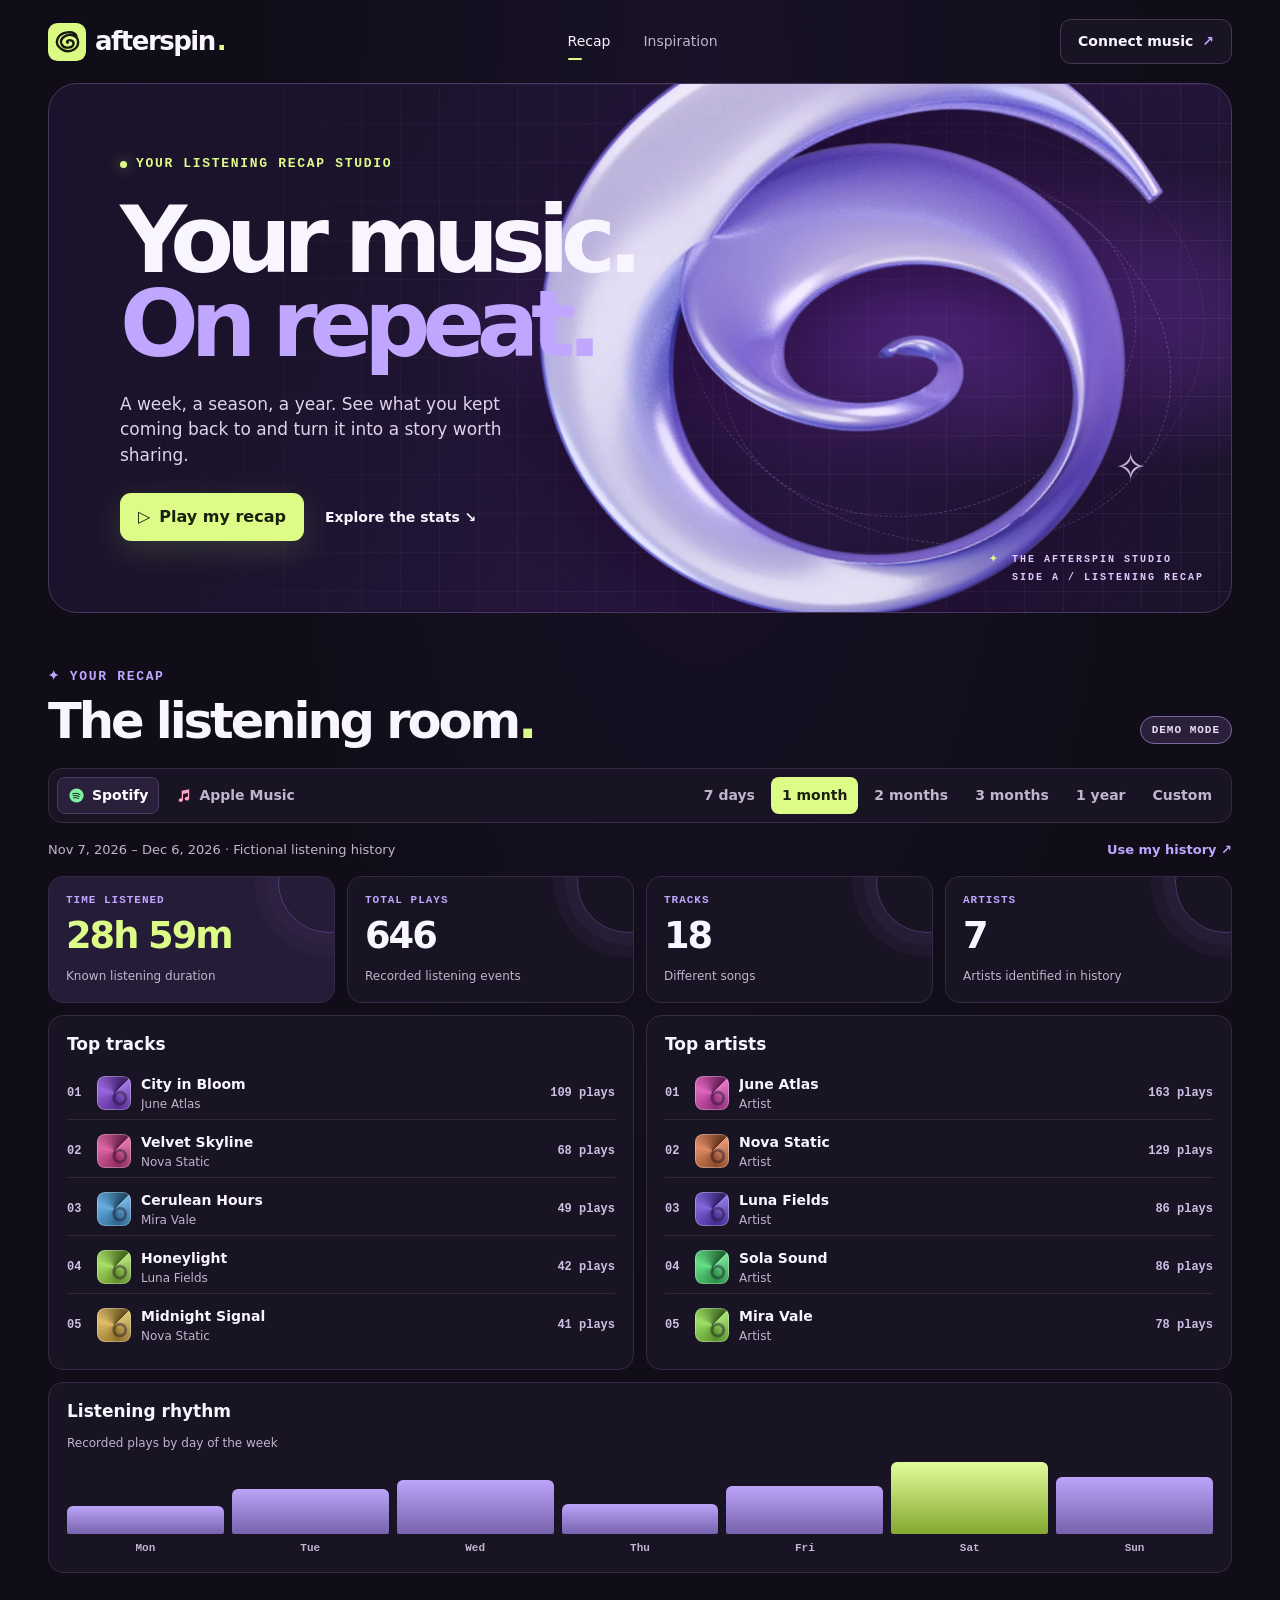
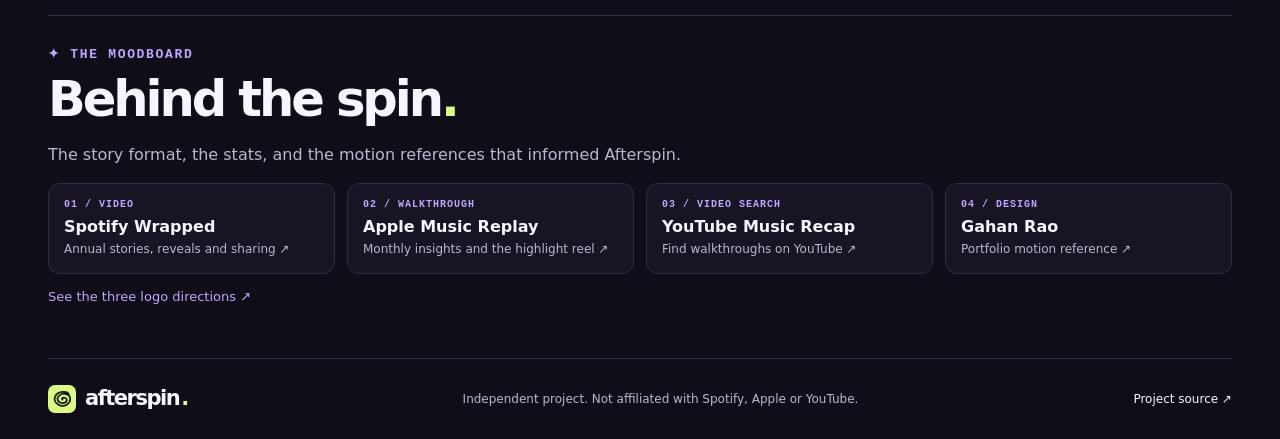
==== index.html @ a91ac327 "Build Afterspin listening recap studio" ====
<!doctype html>
<html lang="en">
<head>
<meta charset="utf-8"><meta name="viewport" content="width=device-width, initial-scale=1">
<meta name="theme-color" content="#100d19"><meta name="description" content="Afterspin is a browser-first listening recap studio. Explore the music you played on repeat, any time.">
<title>Afterspin — Your listening, on repeat</title><link rel="icon" href="assets/mark.svg" type="image/svg+xml"><link rel="stylesheet" href="style.css">
</head>
<body>
<a class="skip" href="#recap">Skip to recap</a>
<header class="shell header"><a class="brand" href="./" aria-label="Afterspin home"><img src="assets/mark.svg" width="38" height="38" alt="">afterspin<span>.</span></a><nav aria-label="Main"><a class="navactive" href="#recap">Recap</a><a href="#references">Inspiration</a></nav><button class="button subtle" id="connectOpen">Connect music <span aria-hidden="true">↗</span></button></header>
<main class="shell">
<section class="hero" aria-labelledby="title"><div class="hero-grid"></div><div class="hero-rings" aria-hidden="true"><i></i><i></i><i></i><b>✦</b><strong>✧</strong></div><img class="ribbon" src="assets/ribbon.webp" alt="" width="960" height="840"><div class="hero-content"><div class="eyebrow"><span class="pulse" aria-hidden="true"></span> YOUR LISTENING RECAP STUDIO</div><h1 id="title">Your music.<br><em>On repeat.</em></h1><p>A week, a season, a year. See what you kept coming back to and turn it into a story worth sharing.</p><div class="hero-actions"><button class="button primary" id="startStory"><span aria-hidden="true">▷</span> Play my recap</button><a class="text-link" href="#recap">Explore the stats <span aria-hidden="true">↘</span></a></div></div><div class="hero-caption" aria-hidden="true"><span>✦</span> THE AFTERSPIN STUDIO<br><span></span> SIDE A / LISTENING RECAP</div></section>
<section class="workspace" id="recap" aria-labelledby="recapTitle"><div class="sectiontop"><div><div class="eyebrow lilac"><span aria-hidden="true">✦</span> YOUR RECAP</div><h2 id="recapTitle">The listening room<span>.</span></h2></div><div class="source-tag" id="sourceTag">DEMO MODE</div></div>
<div class="controlbar"><div class="providers" aria-label="Music source"><button data-source="spotify" aria-pressed="true"><svg viewBox="0 0 24 24" aria-hidden="true"><circle cx="12" cy="12" r="10" fill="currentColor"/><path d="M6.7 9.5c3.3-1 7-.7 10.2 1.1M7.4 12.5c2.9-.7 5.8-.4 8.5.9M8.1 15.3c2.4-.4 4.6-.2 6.7.9" fill="none" stroke="#121219" stroke-width="1.4" stroke-linecap="round"/></svg> Spotify</button><button data-source="apple" aria-pressed="false"><svg viewBox="0 0 24 24" aria-hidden="true"><path fill="currentColor" d="M9.5 5.3 20 3v13.1c0 1.7-1.5 3-3.3 3s-3-1-3-2.4 1.5-2.8 3.2-2.8c.5 0 .9 0 1.3.2V8.4l-6.8 1.5v8.2c0 1.7-1.5 3-3.3 3-1.7 0-3-1-3-2.4S6.6 16 8.4 16c.4 0 .8.1 1.1.2z"/></svg> Apple Music</button></div><div id="ranges" class="ranges" aria-label="Recap date range"><button data-range="week">7 days</button><button data-range="month">1 month</button><button data-range="two">2 months</button><button data-range="three">3 months</button><button data-range="year">1 year</button><button data-range="custom">Custom</button></div></div>
<form class="custom" id="custom" hidden><label>From <input required type="date" id="dateStart"></label><label>To <input required type="date" id="dateEnd"></label><button class="button secondary">Apply dates</button><span id="dateError" role="alert"></span></form>
<div class="data-note"><div id="rangeText" aria-live="polite"></div><button id="sourceAction" class="quiet">Use my history <span aria-hidden="true">↗</span></button></div>
<div id="summary" aria-live="polite"></div>
</section>
<section class="refs" id="references" aria-labelledby="refTitle"><div class="eyebrow lilac">✦ THE MOODBOARD</div><h2 id="refTitle">Behind the spin<span>.</span></h2><p>The story format, the stats, and the motion references that informed Afterspin.</p><div class="reflist">
<a href="https://www.youtube.com/watch?v=1-HSVoieS2U" target="_blank" rel="noreferrer"><span>01 / VIDEO</span><strong>Spotify Wrapped</strong><small>Annual stories, reveals and sharing ↗</small></a>
<a href="https://www.youtube.com/watch?v=ru8MfCiwXek" target="_blank" rel="noreferrer"><span>02 / WALKTHROUGH</span><strong>Apple Music Replay</strong><small>Monthly insights and the highlight reel ↗</small></a>
<a href="https://www.youtube.com/results?search_query=YouTube+Music+Recap+2025+walkthrough" target="_blank" rel="noreferrer"><span>03 / VIDEO SEARCH</span><strong>YouTube Music Recap</strong><small>Find walkthroughs on YouTube ↗</small></a>
<a href="https://www.wallofportfolios.in/portfolios/gahan-n-rao/" target="_blank" rel="noreferrer"><span>04 / DESIGN</span><strong>Gahan Rao</strong><small>Portfolio motion reference ↗</small></a>
</div><p class="mark-link"><a href="assets/brand-studies.svg" target="_blank" rel="noreferrer">See the three logo directions ↗</a></p></section>
</main>
<footer class="shell footer"><a class="brand" href="./"><img src="assets/mark.svg" width="28" height="28" alt="">afterspin<span>.</span></a><p>Independent project. Not affiliated with Spotify, Apple or YouTube.</p><a href="https://github.com/JohnBarsisa/afterspin" target="_blank" rel="noreferrer">Project source ↗</a></footer>
<dialog id="connectDialog" class="dialog"><div class="dialog-head"><div><div class="eyebrow lilac">✦ SOURCE SETTINGS</div><h2>Bring your music<span>.</span></h2></div><button class="icon-button" data-close="connectDialog" aria-label="Close source settings">×</button></div><p class="muted">Import your listening history to make real recaps for any date range. Your files stay in this tab and are cleared when you reload.</p><div class="source-options"><button class="button secondary" data-connect="spotify">Spotify</button><button class="button secondary" data-connect="apple">Apple Music</button></div><div id="connectDetails"></div><form id="importForm"><label for="importFiles">Listening history files</label><input required id="importFiles" type="file" accept=".json,.csv,application/json,text/csv" multiple><button class="button primary" id="importButton">Import listening history</button></form><p id="connectStatus" class="status" aria-live="polite"></p><button class="quiet" id="clearHistory" hidden>Remove imported history</button></dialog>
<dialog id="storyDialog" class="story-dialog"><div class="story-shell"><div class="story-head"><span class="brand"><img src="assets/mark.svg" width="30" height="30" alt="">afterspin<span>.</span></span><button class="icon-button" data-close="storyDialog" aria-label="Close recap story">×</button></div><div class="story-progress" id="storyProgress" aria-label="Recap chapters"></div><div class="story-stage" id="storyStage" aria-live="polite"></div><div class="story-controls"><button class="icon-button" id="prevStory" aria-label="Previous chapter">‹</button><button class="button secondary" id="saveCard">Download card</button><button class="icon-button" id="nextStory" aria-label="Next chapter">›</button></div><div class="story-status" id="storyStatus" aria-live="polite"></div></div></dialog>
<script src="core.js" defer></script><script src="config.js" defer></script><script src="app.js" defer></script>
</body></html>
---- style.css ----
:root{color-scheme:dark;--bg:#100d19;--surface:#181423;--surface2:#211a31;--ink:#f9f5ff;--muted:#bfb5cc;--line:#342a44;--green:#ddfb87;--lilac:#c0a6ff;--mono:ui-monospace,SFMono-Regular,Consolas,monospace;--sans:"Segoe UI",system-ui,sans-serif}
*{box-sizing:border-box}html{scroll-behavior:smooth}body{margin:0;background:radial-gradient(ellipse at 55% 5%,#191228 0,transparent 44%),var(--bg);color:var(--ink);font:16px/1.5 var(--sans)}a{color:inherit;text-decoration:none}button,input{font:inherit}button{cursor:pointer}button:disabled{cursor:default;opacity:.42}button:focus-visible,a:focus-visible,input:focus-visible{outline:2px solid var(--green);outline-offset:4px}img{display:block;max-width:100%}[hidden]{display:none!important}.shell{width:min(1280px,calc(100% - 96px));margin-inline:auto}.skip{position:fixed;z-index:4;left:14px;top:10px;background:#212028;padding:10px;transform:translateY(-160%)}.skip:focus{transform:none}.header{height:83px;display:flex;align-items:center;justify-content:space-between;gap:22px}.brand{display:inline-flex;gap:9px;align-items:center;font-size:26px;font-weight:800;letter-spacing:-1.5px;white-space:nowrap}.brand span{color:var(--green);margin-left:-7px}.header nav{display:flex;gap:33px;color:var(--muted);font-size:14px;align-items:center}.header nav a{position:relative}.header nav a:hover,.header nav .navactive{color:var(--ink)}.navactive:after{position:absolute;content:"";bottom:-8px;left:0;width:14px;height:2px;background:var(--green);border-radius:2px}.button{border:1px solid transparent;border-radius:11px;padding:11px 17px;font-weight:700;display:inline-flex;align-items:center;justify-content:center;gap:9px;color:var(--ink);white-space:nowrap;transition:background .2s,transform .2s,border-color .2s}.button:hover:not(:disabled){transform:translateY(-2px)}.button.subtle,.button.secondary{background:#221a32;border-color:#453857}.button.subtle{font-size:14px;background:#191424}.button.subtle span,.quiet span{color:var(--lilac)}.button.subtle:hover,.button.secondary:hover{background:#322447}.button.primary{background:var(--green);color:#1a200d;box-shadow:0 9px 32px #d6fa7826}.button.primary:hover{background:#edffb4}.hero{position:relative;isolation:isolate;overflow:hidden;min-height:530px;border:1px solid #49355d;border-radius:29px;background:radial-gradient(ellipse at 76% 44%,#572988 0,transparent 41%),linear-gradient(115deg,#1b132c 25%,#281741 66%,#1a1229);display:flex;align-items:center}.hero-grid,.hero-rings{position:absolute;inset:0;pointer-events:none;z-index:-1}.hero-grid{background-image:linear-gradient(#c49fff14 1px,transparent 1px),linear-gradient(90deg,#c49fff14 1px,transparent 1px);background-size:39px 39px;mask-image:linear-gradient(95deg,transparent 3%,#000 54%,#000)}.hero-rings{left:49%;display:grid;place-items:center}.hero-rings i{width:70%;aspect-ratio:1/.77;border:1px dashed #cda4ff4f;border-radius:50%;transform:rotate(-19deg);grid-area:1/1}.hero-rings i:nth-child(2){width:82%;transform:rotate(18deg)}.hero-rings i:nth-child(3){width:92%;transform:rotate(-12deg);border-color:#cda4ff25}.hero-rings b,.hero-rings strong{position:absolute;color:#eddbff;font-size:30px}.hero-rings b{left:13%;top:24%}.hero-rings strong{right:14%;bottom:22%;font-size:38px}.ribbon{width:61%;height:auto;position:absolute;z-index:-1;right:-1%;top:50%;filter:drop-shadow(0 32px 45px #1b052aa6);animation:float 11s ease-in-out infinite;transform:translateY(-50%) rotate(-9deg);pointer-events:none}@keyframes float{0%,100%{transform:translateY(-50%) rotate(-9deg)}50%{transform:translateY(-53%) rotate(5deg)}}.hero-content{padding:62px 6%;width:58%}.eyebrow{font:600 13px/1.45 var(--mono);letter-spacing:.13em;color:var(--green);display:flex;align-items:center;gap:9px}.pulse{width:7px;height:7px;background:var(--green);border-radius:50%;box-shadow:0 0 13px #d7fb7a85}.hero h1{font-size:clamp(4rem,7.25vw,7rem);line-height:.91;letter-spacing:-.09em;margin:24px 0 25px;font-weight:860}.hero h1 em{color:var(--lilac);font-style:normal}.hero p{font-size:17px;color:#dfd3ea;max-width:405px;margin:0 0 25px}.hero-actions{display:flex;gap:21px;align-items:center;flex-wrap:wrap}.text-link{font-weight:660;font-size:14px}.text-link:hover,.quiet:hover{color:var(--green)}.hero-caption{position:absolute;bottom:25px;right:27px;font:600 10px/1.8 var(--mono);letter-spacing:.20em;color:#e2c9fe}.hero-caption span{display:inline-block;width:15px;color:var(--green)}
.workspace{padding:55px 0 42px;scroll-margin-top:10px}.sectiontop{display:flex;align-items:end;justify-content:space-between;gap:16px;margin-bottom:19px}.lilac{color:var(--lilac)}h2{font-size:clamp(1.85rem,4vw,3.1rem);letter-spacing:-.062em;line-height:1.11;margin:7px 0 0}h2 span{color:var(--green)}.source-tag{border:1px solid #8064a4;background:#2a203a;color:#ecdefd;padding:7px 11px;border-radius:99px;font:650 11px var(--mono);letter-spacing:.09em;white-space:nowrap;margin-bottom:5px}.controlbar{border:1px solid var(--line);border-radius:14px;padding:8px;background:var(--surface);display:flex;gap:13px;flex-wrap:wrap;justify-content:space-between}.providers,.ranges{display:flex;gap:5px;align-items:center;flex-wrap:wrap}.ranges button,.providers button{background:transparent;color:var(--muted);border:1px solid transparent;border-radius:8px;padding:7px 10px;font-size:14px;font-weight:650}.ranges button:hover,.providers button:hover{background:#262037;color:#fff}.ranges button[aria-pressed=true]{color:#1b200e;background:var(--green)}.providers button{display:flex;gap:7px;align-items:center}.providers svg{height:17px;width:17px}.providers [data-source=spotify] svg{color:#7ff2a0}.providers [data-source=apple] svg{color:#ffa2c5}.providers button[aria-pressed=true]{color:#fff;border-color:#4c3c63;background:#2a203b}.data-note{display:flex;align-items:center;justify-content:space-between;gap:13px;padding:13px 0;color:var(--muted);font-size:13px}.quiet{padding:4px 0;background:none;border:0;color:var(--lilac);font-weight:700;white-space:nowrap}.custom{margin-top:12px;display:flex;gap:11px;align-items:end;flex-wrap:wrap}.custom label{display:grid;gap:4px;font-size:13px;color:var(--muted)}input[type=date],input[type=file]{min-width:0;border:1px solid #514060;border-radius:8px;padding:8px;background:#1b1528;color:#f9f5ff}#dateError,.status{color:#ffb8ce}
.metrics{display:grid;grid-template-columns:repeat(4,minmax(0,1fr));gap:12px}.stat,.list-card,.empty,.activity{border-radius:15px;border:1px solid var(--line);background:var(--surface);overflow:hidden}.stat{min-height:116px;padding:16px 17px 15px;position:relative}.stat:after{content:"";position:absolute;width:100px;height:100px;border-radius:50%;top:-46px;right:-46px;border:1px solid #8462b876;box-shadow:0 0 0 12px #38284d50,0 0 0 24px #38284d40}.stat small{color:var(--lilac);display:block;font:650 11px/1.4 var(--mono);letter-spacing:.09em;text-transform:uppercase}.stat strong{display:block;font-size:clamp(1.4rem,3.1vw,2.3rem);line-height:1.1;letter-spacing:-.055em;margin:7px 0;overflow-wrap:anywhere}.stat span{color:var(--muted);font-size:12px}.stat:first-child{background:#251c38}.stat:first-child strong{color:var(--green)}.dash-grid{display:grid;grid-template-columns:1fr 1fr;gap:12px;margin-top:12px}.list-card,.activity,.empty{padding:18px}.list-card h3,.activity h3,.empty h3{font-size:17px;line-height:1.25;margin:0 0 12px}.rank-list{display:grid;list-style:none;margin:0;padding:0;gap:6px}.rank-list li{display:grid;grid-template-columns:21px 35px minmax(0,1fr) auto;align-items:center;gap:9px;padding:6px 0;border-bottom:1px solid #30273d}.rank-list li:last-child{border:0}.rank,.plays{font:600 12px var(--mono);color:#cec0e5}.track-name,.track-detail{display:block;overflow:hidden;text-overflow:ellipsis;white-space:nowrap}.track-name{font-size:14px}.track-detail{color:var(--muted);font-size:12px}.tile{width:34px;height:34px;border-radius:8px;background:radial-gradient(circle at 67% 65%,transparent 13%,#1b10286d 15% 21%,transparent 25%),conic-gradient(from 45deg,#ffffff4c,#0005,#fff3,#0008),hsl(var(--h) 66% 55%);box-shadow:inset 0 0 0 1px #ffffff4a}.activity{margin-top:12px}.activity .sub{color:var(--muted);font-size:12px;margin:0 0 8px}.bars{display:grid;grid-template-columns:repeat(7,minmax(0,1fr));height:94px;align-items:end;gap:8px}.day{display:grid;gap:4px;align-items:end;grid-template-rows:73px 16px;text-align:center;color:var(--muted);font:600 11px var(--mono)}.day b{display:block;border-radius:6px 6px 2px 2px;background:linear-gradient(#bca4f9,#7762ad);width:100%;min-height:2px}.day.peak b{background:linear-gradient(#e1fc9b,#83a82f)}.empty p{color:var(--muted);margin:0}.refs{padding:30px 0 52px;border-top:1px solid var(--line);scroll-margin-top:16px}.refs p,.muted,.footer p{color:var(--muted)}.reflist{display:grid;grid-template-columns:repeat(4,minmax(0,1fr));gap:12px}.reflist a{padding:15px;background:var(--surface);border:1px solid var(--line);border-radius:12px;transition:transform .18s,border .18s}.reflist a:hover{transform:translateY(-3px);border-color:#9878cd}.reflist span,.reflist small,.reflist strong{display:block}.reflist span{font:600 10px var(--mono);letter-spacing:.1em;color:var(--lilac)}.reflist strong{margin:5px 0 1px}.reflist small{color:var(--muted);font-size:12px}.footer{border-top:1px solid var(--line);padding:19px 0;display:flex;align-items:center;justify-content:space-between;gap:14px;flex-wrap:wrap}.footer .brand{font-size:21px}.footer p,.footer>a:last-child{font-size:12px}
dialog{border:1px solid #604782;background:#1c152b;color:var(--ink);border-radius:22px;max-width:min(580px,calc(100vw - 25px));width:100%;padding:23px;max-height:calc(100dvh - 26px);box-shadow:0 30px 90px #0008}dialog::backdrop{background:#0b0713cd;backdrop-filter:blur(7px)}.dialog-head,.story-head{display:flex;align-items:center;justify-content:space-between;gap:9px}.dialog h2{font-size:2rem}.icon-button{border-radius:9px;width:39px;height:39px;border:1px solid #5b4674;background:#251c35;color:var(--ink);font-size:24px;line-height:1}.icon-button:hover:not(:disabled){background:#403057}.source-options{display:flex;gap:8px}.source-options [aria-pressed=true]{border-color:var(--lilac);background:#3e2a5c}#connectDetails{font-size:14px;margin:12px 0;color:var(--muted)}#connectDetails a{color:var(--green);text-decoration:underline}#connectDetails button{display:flex;margin-top:9px}#importForm{display:grid;gap:8px}#importForm label{font-size:13px;color:var(--muted)}.status{font-size:14px;min-height:1em}.story-dialog{padding:12px;max-width:min(540px,calc(100vw - 20px))}.story-shell{position:relative;isolation:isolate;overflow:hidden;border-radius:15px;padding:16px;background:radial-gradient(ellipse at 76% 49%,#68359a,transparent 65%),#231539}.story-shell:before{content:"";background:url(assets/ribbon.webp) center/120% auto no-repeat;opacity:.25;position:absolute;inset:8% -31% 0 20%;z-index:-1}.story-head .brand{font-size:22px}.story-progress{display:flex;gap:6px;margin:14px 0 0}.story-progress button{width:100%;height:17px;padding:0;border:0;background:none}.story-progress button:after{content:"";display:block;height:4px;border-radius:4px;background:#ffffff4b}.story-progress button[aria-current=step]:after{background:var(--green)}.story-stage{min-height:min(390px,52dvh);display:flex;flex-direction:column;justify-content:center;align-items:start;text-align:left;padding:18px}.story-stage>div{width:100%;animation:reveal .42s cubic-bezier(.2,.7,.2,1) both}@keyframes reveal{from{opacity:0;transform:translateY(15px) scale(.975) rotate(-2deg)}to{opacity:1;transform:none}}.story-stage h3{font-size:clamp(2rem,8vw,4.5rem);line-height:.97;letter-spacing:-.07em;margin:10px 0;overflow-wrap:anywhere}.story-stage p{color:#f0e5f7;margin:7px 0}.story-stage ol{padding-left:24px;font-size:clamp(1rem,3.7vw,1.45rem);margin:13px 0}.story-controls{display:flex;gap:10px;align-items:center;justify-content:space-between}.story-status{text-align:center;font-size:12px;color:var(--green);min-height:1.5em;margin-top:2px}.story-dialog[data-slide="1"] .story-shell,.story-dialog[data-slide="3"] .story-shell{background:radial-gradient(ellipse at 78% 55%,#4d3a84,transparent 66%),#1a1936}.story-dialog[data-slide="2"] .story-shell{background:radial-gradient(ellipse at 79% 54%,#643051,transparent 68%),#2b1834}
@media(max-width:1000px){.shell{width:calc(100% - 55px)}.hero{min-height:460px}.hero h1{font-size:clamp(3.8rem,9vw,6rem)}.hero-content{width:64%}.ribbon{right:-5%;width:65%}}
@media(max-width:690px){.shell{width:calc(100% - 28px)}.header{height:67px}.header nav{display:none}.brand{font-size:23px}.header .brand img{width:33px;height:33px}.button.subtle{padding:8px 10px}.hero{min-height:530px;border-radius:20px;align-items:end}.hero-content{padding:185px 20px 30px;width:100%;background:linear-gradient(0deg,#1d132e 6%,#1d132eeb 44%,transparent 73%)}.hero h1{font-size:clamp(3.4rem,12vw,5.8rem);margin:10px 0 13px}.hero p{font-size:15px;line-height:1.5;margin-bottom:16px}.hero-rings{left:4%;right:0;bottom:34%}.hero-rings i{width:62%}.hero-rings i:nth-child(2){width:70%}.hero-rings i:nth-child(3){width:75%}.hero-rings b{top:19%}.ribbon{width:min(95%,410px);top:30%;right:2%;filter:drop-shadow(0 12px 20px #1b052a80)}.hero-caption{display:none}.workspace{padding-top:37px}.metrics,.reflist{grid-template-columns:1fr 1fr}.dash-grid{grid-template-columns:1fr}.controlbar{gap:7px}.providers,.ranges{gap:3px}.ranges button,.providers button{padding:6px 7px}.data-note{align-items:baseline}.hero-actions{gap:13px}.hero-actions .button{padding:9px 12px}.text-link{font-size:13px}.stat{min-height:94px}.footer{flex-wrap:wrap}.story-stage{padding:12px}}
@media(prefers-reduced-motion:reduce){*,*::before,*::after{animation-duration:.01ms!important;scroll-behavior:auto!important;transition:none!important}.ribbon{animation:none}}
.refs .mark-link{margin:13px 0 0;font-size:13px;color:var(--lilac)}.refs .mark-link a:hover{text-decoration:underline}
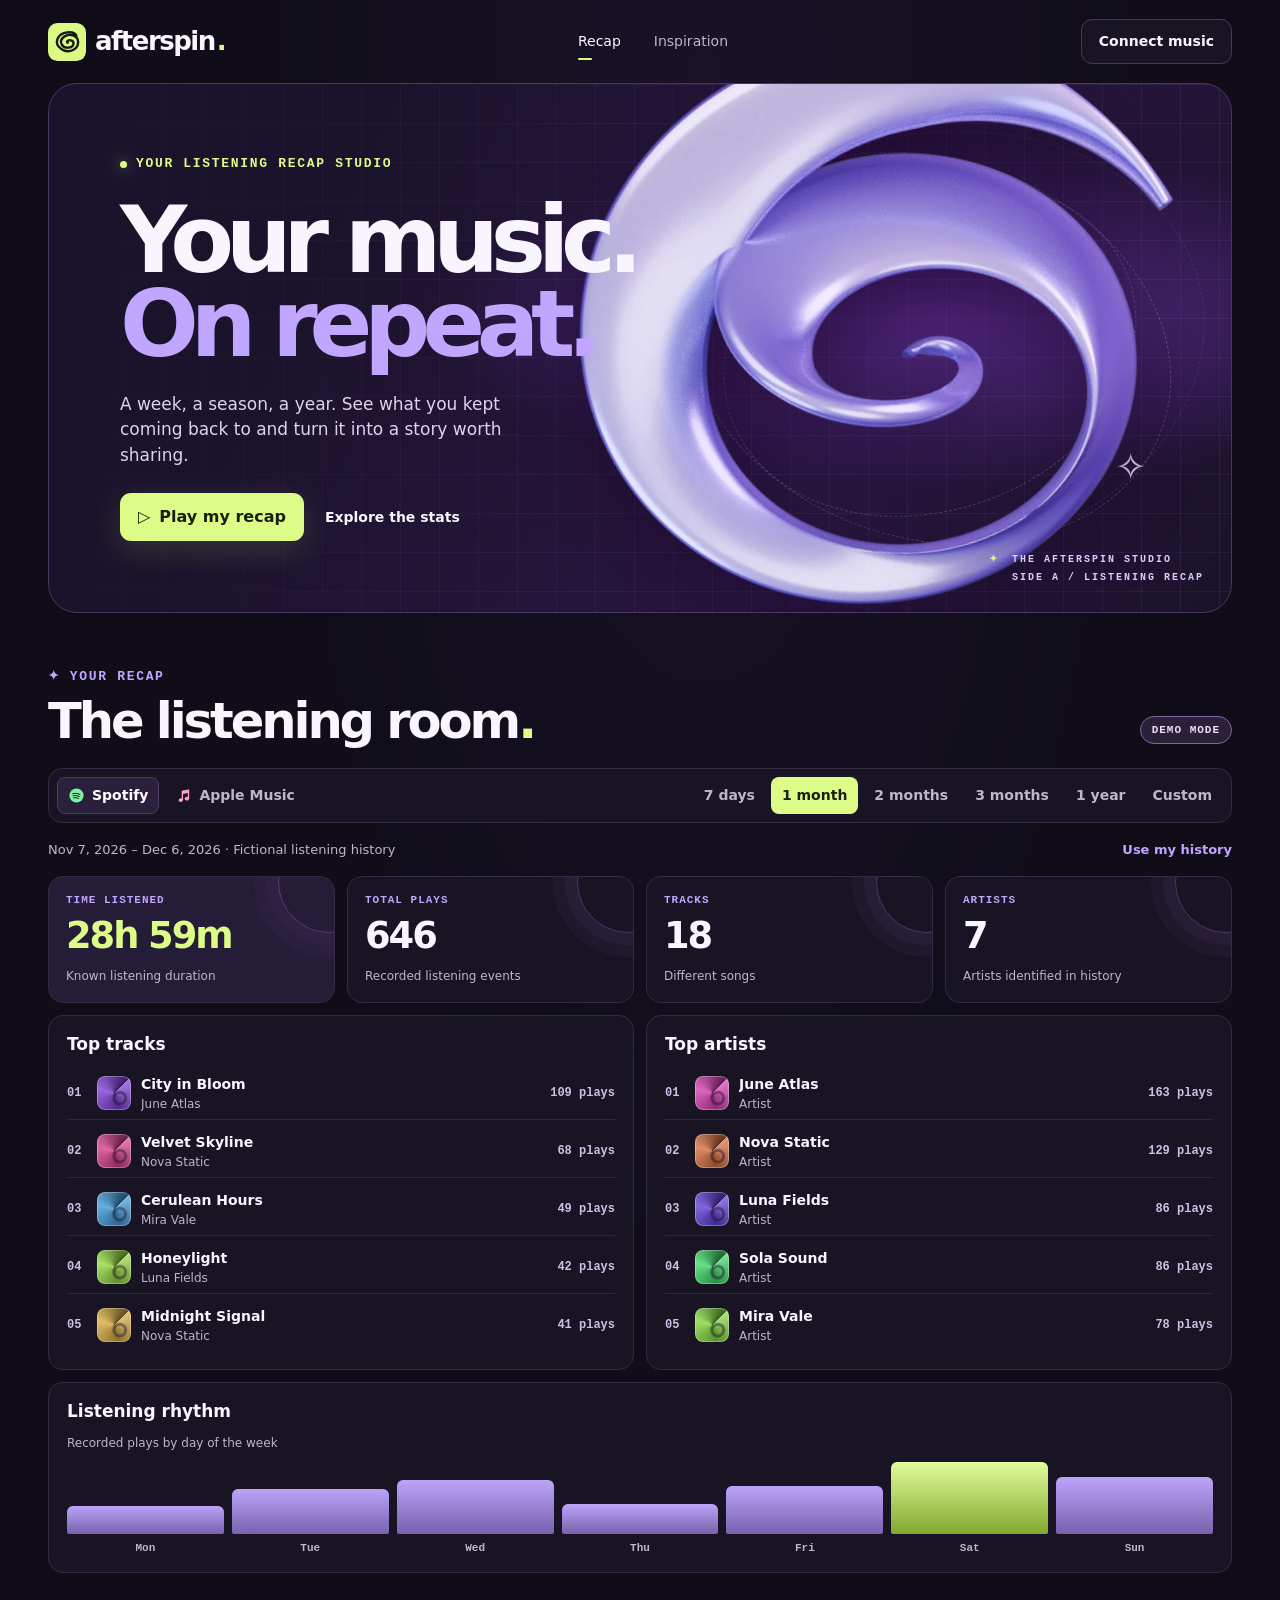
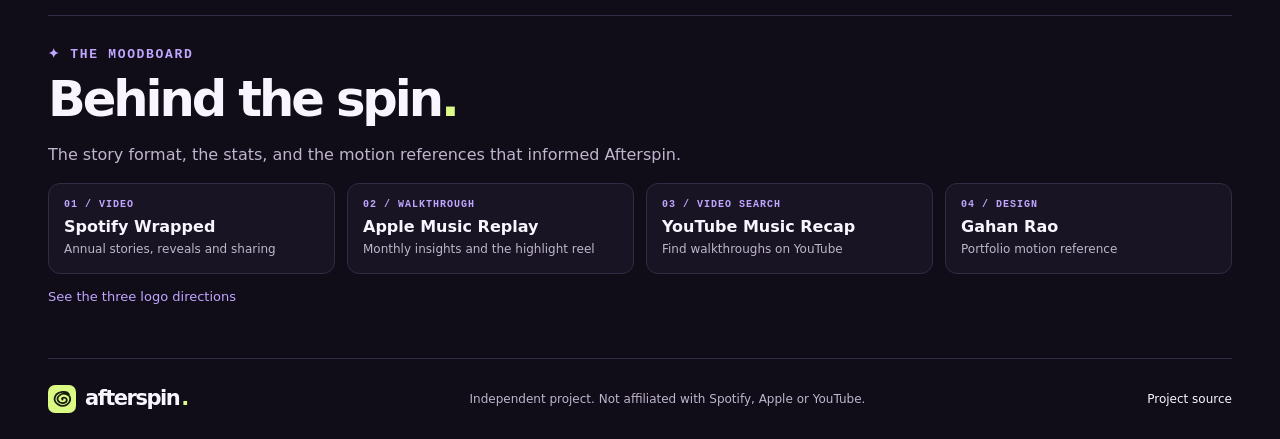
==== commit 8ba9ce79: "Refine hero spacing and cross-platform typography" ====
--- a/index.html
+++ b/index.html
@@ -7,23 +7,23 @@
 </head>
 <body>
 <a class="skip" href="#recap">Skip to recap</a>
-<header class="shell header"><a class="brand" href="./" aria-label="Afterspin home"><img src="assets/mark.svg" width="38" height="38" alt="">afterspin<span>.</span></a><nav aria-label="Main"><a class="navactive" href="#recap">Recap</a><a href="#references">Inspiration</a></nav><button class="button subtle" id="connectOpen">Connect music <span aria-hidden="true">↗</span></button></header>
+<header class="shell header"><a class="brand" href="./" aria-label="Afterspin home"><img src="assets/mark.svg" width="38" height="38" alt="">afterspin<span>.</span></a><nav aria-label="Main"><a class="navactive" href="#recap">Recap</a><a href="#references">Inspiration</a></nav><button class="button subtle" id="connectOpen">Connect music</button></header>
 <main class="shell">
-<section class="hero" aria-labelledby="title"><div class="hero-grid"></div><div class="hero-rings" aria-hidden="true"><i></i><i></i><i></i><b>✦</b><strong>✧</strong></div><img class="ribbon" src="assets/ribbon.webp" alt="" width="960" height="840"><div class="hero-content"><div class="eyebrow"><span class="pulse" aria-hidden="true"></span> YOUR LISTENING RECAP STUDIO</div><h1 id="title">Your music.<br><em>On repeat.</em></h1><p>A week, a season, a year. See what you kept coming back to and turn it into a story worth sharing.</p><div class="hero-actions"><button class="button primary" id="startStory"><span aria-hidden="true">▷</span> Play my recap</button><a class="text-link" href="#recap">Explore the stats <span aria-hidden="true">↘</span></a></div></div><div class="hero-caption" aria-hidden="true"><span>✦</span> THE AFTERSPIN STUDIO<br><span></span> SIDE A / LISTENING RECAP</div></section>
+<section class="hero" aria-labelledby="title"><div class="hero-grid"></div><div class="hero-rings" aria-hidden="true"><i></i><i></i><i></i><b>✦</b><strong>✧</strong></div><img class="ribbon" src="assets/ribbon.webp" alt="" width="960" height="840"><div class="hero-content"><div class="eyebrow"><span class="pulse" aria-hidden="true"></span> YOUR LISTENING RECAP STUDIO</div><h1 id="title">Your music.<br><em>On repeat.</em></h1><p>A week, a season, a year. See what you kept coming back to and turn it into a story worth sharing.</p><div class="hero-actions"><button class="button primary" id="startStory"><span aria-hidden="true">▷</span> Play my recap</button><a class="text-link" href="#recap">Explore the stats</a></div></div><div class="hero-caption" aria-hidden="true"><span>✦</span> THE AFTERSPIN STUDIO<br><span></span> SIDE A / LISTENING RECAP</div></section>
 <section class="workspace" id="recap" aria-labelledby="recapTitle"><div class="sectiontop"><div><div class="eyebrow lilac"><span aria-hidden="true">✦</span> YOUR RECAP</div><h2 id="recapTitle">The listening room<span>.</span></h2></div><div class="source-tag" id="sourceTag">DEMO MODE</div></div>
 <div class="controlbar"><div class="providers" aria-label="Music source"><button data-source="spotify" aria-pressed="true"><svg viewBox="0 0 24 24" aria-hidden="true"><circle cx="12" cy="12" r="10" fill="currentColor"/><path d="M6.7 9.5c3.3-1 7-.7 10.2 1.1M7.4 12.5c2.9-.7 5.8-.4 8.5.9M8.1 15.3c2.4-.4 4.6-.2 6.7.9" fill="none" stroke="#121219" stroke-width="1.4" stroke-linecap="round"/></svg> Spotify</button><button data-source="apple" aria-pressed="false"><svg viewBox="0 0 24 24" aria-hidden="true"><path fill="currentColor" d="M9.5 5.3 20 3v13.1c0 1.7-1.5 3-3.3 3s-3-1-3-2.4 1.5-2.8 3.2-2.8c.5 0 .9 0 1.3.2V8.4l-6.8 1.5v8.2c0 1.7-1.5 3-3.3 3-1.7 0-3-1-3-2.4S6.6 16 8.4 16c.4 0 .8.1 1.1.2z"/></svg> Apple Music</button></div><div id="ranges" class="ranges" aria-label="Recap date range"><button data-range="week">7 days</button><button data-range="month">1 month</button><button data-range="two">2 months</button><button data-range="three">3 months</button><button data-range="year">1 year</button><button data-range="custom">Custom</button></div></div>
 <form class="custom" id="custom" hidden><label>From <input required type="date" id="dateStart"></label><label>To <input required type="date" id="dateEnd"></label><button class="button secondary">Apply dates</button><span id="dateError" role="alert"></span></form>
-<div class="data-note"><div id="rangeText" aria-live="polite"></div><button id="sourceAction" class="quiet">Use my history <span aria-hidden="true">↗</span></button></div>
+<div class="data-note"><div id="rangeText" aria-live="polite"></div><button id="sourceAction" class="quiet">Use my history</button></div>
 <div id="summary" aria-live="polite"></div>
 </section>
 <section class="refs" id="references" aria-labelledby="refTitle"><div class="eyebrow lilac">✦ THE MOODBOARD</div><h2 id="refTitle">Behind the spin<span>.</span></h2><p>The story format, the stats, and the motion references that informed Afterspin.</p><div class="reflist">
-<a href="https://www.youtube.com/watch?v=1-HSVoieS2U" target="_blank" rel="noreferrer"><span>01 / VIDEO</span><strong>Spotify Wrapped</strong><small>Annual stories, reveals and sharing ↗</small></a>
-<a href="https://www.youtube.com/watch?v=ru8MfCiwXek" target="_blank" rel="noreferrer"><span>02 / WALKTHROUGH</span><strong>Apple Music Replay</strong><small>Monthly insights and the highlight reel ↗</small></a>
-<a href="https://www.youtube.com/results?search_query=YouTube+Music+Recap+2025+walkthrough" target="_blank" rel="noreferrer"><span>03 / VIDEO SEARCH</span><strong>YouTube Music Recap</strong><small>Find walkthroughs on YouTube ↗</small></a>
-<a href="https://www.wallofportfolios.in/portfolios/gahan-n-rao/" target="_blank" rel="noreferrer"><span>04 / DESIGN</span><strong>Gahan Rao</strong><small>Portfolio motion reference ↗</small></a>
-</div><p class="mark-link"><a href="assets/brand-studies.svg" target="_blank" rel="noreferrer">See the three logo directions ↗</a></p></section>
+<a href="https://www.youtube.com/watch?v=1-HSVoieS2U" target="_blank" rel="noreferrer"><span>01 / VIDEO</span><strong>Spotify Wrapped</strong><small>Annual stories, reveals and sharing</small></a>
+<a href="https://www.youtube.com/watch?v=ru8MfCiwXek" target="_blank" rel="noreferrer"><span>02 / WALKTHROUGH</span><strong>Apple Music Replay</strong><small>Monthly insights and the highlight reel</small></a>
+<a href="https://www.youtube.com/results?search_query=YouTube+Music+Recap+2025+walkthrough" target="_blank" rel="noreferrer"><span>03 / VIDEO SEARCH</span><strong>YouTube Music Recap</strong><small>Find walkthroughs on YouTube</small></a>
+<a href="https://www.wallofportfolios.in/portfolios/gahan-n-rao/" target="_blank" rel="noreferrer"><span>04 / DESIGN</span><strong>Gahan Rao</strong><small>Portfolio motion reference</small></a>
+</div><p class="mark-link"><a href="assets/brand-studies.svg" target="_blank" rel="noreferrer">See the three logo directions</a></p></section>
 </main>
-<footer class="shell footer"><a class="brand" href="./"><img src="assets/mark.svg" width="28" height="28" alt="">afterspin<span>.</span></a><p>Independent project. Not affiliated with Spotify, Apple or YouTube.</p><a href="https://github.com/JohnBarsisa/afterspin" target="_blank" rel="noreferrer">Project source ↗</a></footer>
+<footer class="shell footer"><a class="brand" href="./"><img src="assets/mark.svg" width="28" height="28" alt="">afterspin<span>.</span></a><p>Independent project. Not affiliated with Spotify, Apple or YouTube.</p><a href="https://github.com/JohnBarsisa/afterspin" target="_blank" rel="noreferrer">Project source</a></footer>
 <dialog id="connectDialog" class="dialog"><div class="dialog-head"><div><div class="eyebrow lilac">✦ SOURCE SETTINGS</div><h2>Bring your music<span>.</span></h2></div><button class="icon-button" data-close="connectDialog" aria-label="Close source settings">×</button></div><p class="muted">Import your listening history to make real recaps for any date range. Your files stay in this tab and are cleared when you reload.</p><div class="source-options"><button class="button secondary" data-connect="spotify">Spotify</button><button class="button secondary" data-connect="apple">Apple Music</button></div><div id="connectDetails"></div><form id="importForm"><label for="importFiles">Listening history files</label><input required id="importFiles" type="file" accept=".json,.csv,application/json,text/csv" multiple><button class="button primary" id="importButton">Import listening history</button></form><p id="connectStatus" class="status" aria-live="polite"></p><button class="quiet" id="clearHistory" hidden>Remove imported history</button></dialog>
 <dialog id="storyDialog" class="story-dialog"><div class="story-shell"><div class="story-head"><span class="brand"><img src="assets/mark.svg" width="30" height="30" alt="">afterspin<span>.</span></span><button class="icon-button" data-close="storyDialog" aria-label="Close recap story">×</button></div><div class="story-progress" id="storyProgress" aria-label="Recap chapters"></div><div class="story-stage" id="storyStage" aria-live="polite"></div><div class="story-controls"><button class="icon-button" id="prevStory" aria-label="Previous chapter">‹</button><button class="button secondary" id="saveCard">Download card</button><button class="icon-button" id="nextStory" aria-label="Next chapter">›</button></div><div class="story-status" id="storyStatus" aria-live="polite"></div></div></dialog>
 <script src="core.js" defer></script><script src="config.js" defer></script><script src="app.js" defer></script>
--- a/style.css
+++ b/style.css
@@ -1,5 +1,5 @@
 :root{color-scheme:dark;--bg:#100d19;--surface:#181423;--surface2:#211a31;--ink:#f9f5ff;--muted:#bfb5cc;--line:#342a44;--green:#ddfb87;--lilac:#c0a6ff;--mono:ui-monospace,SFMono-Regular,Consolas,monospace;--sans:"Segoe UI",system-ui,sans-serif}
-*{box-sizing:border-box}html{scroll-behavior:smooth}body{margin:0;background:radial-gradient(ellipse at 55% 5%,#191228 0,transparent 44%),var(--bg);color:var(--ink);font:16px/1.5 var(--sans)}a{color:inherit;text-decoration:none}button,input{font:inherit}button{cursor:pointer}button:disabled{cursor:default;opacity:.42}button:focus-visible,a:focus-visible,input:focus-visible{outline:2px solid var(--green);outline-offset:4px}img{display:block;max-width:100%}[hidden]{display:none!important}.shell{width:min(1280px,calc(100% - 96px));margin-inline:auto}.skip{position:fixed;z-index:4;left:14px;top:10px;background:#212028;padding:10px;transform:translateY(-160%)}.skip:focus{transform:none}.header{height:83px;display:flex;align-items:center;justify-content:space-between;gap:22px}.brand{display:inline-flex;gap:9px;align-items:center;font-size:26px;font-weight:800;letter-spacing:-1.5px;white-space:nowrap}.brand span{color:var(--green);margin-left:-7px}.header nav{display:flex;gap:33px;color:var(--muted);font-size:14px;align-items:center}.header nav a{position:relative}.header nav a:hover,.header nav .navactive{color:var(--ink)}.navactive:after{position:absolute;content:"";bottom:-8px;left:0;width:14px;height:2px;background:var(--green);border-radius:2px}.button{border:1px solid transparent;border-radius:11px;padding:11px 17px;font-weight:700;display:inline-flex;align-items:center;justify-content:center;gap:9px;color:var(--ink);white-space:nowrap;transition:background .2s,transform .2s,border-color .2s}.button:hover:not(:disabled){transform:translateY(-2px)}.button.subtle,.button.secondary{background:#221a32;border-color:#453857}.button.subtle{font-size:14px;background:#191424}.button.subtle span,.quiet span{color:var(--lilac)}.button.subtle:hover,.button.secondary:hover{background:#322447}.button.primary{background:var(--green);color:#1a200d;box-shadow:0 9px 32px #d6fa7826}.button.primary:hover{background:#edffb4}.hero{position:relative;isolation:isolate;overflow:hidden;min-height:530px;border:1px solid #49355d;border-radius:29px;background:radial-gradient(ellipse at 76% 44%,#572988 0,transparent 41%),linear-gradient(115deg,#1b132c 25%,#281741 66%,#1a1229);display:flex;align-items:center}.hero-grid,.hero-rings{position:absolute;inset:0;pointer-events:none;z-index:-1}.hero-grid{background-image:linear-gradient(#c49fff14 1px,transparent 1px),linear-gradient(90deg,#c49fff14 1px,transparent 1px);background-size:39px 39px;mask-image:linear-gradient(95deg,transparent 3%,#000 54%,#000)}.hero-rings{left:49%;display:grid;place-items:center}.hero-rings i{width:70%;aspect-ratio:1/.77;border:1px dashed #cda4ff4f;border-radius:50%;transform:rotate(-19deg);grid-area:1/1}.hero-rings i:nth-child(2){width:82%;transform:rotate(18deg)}.hero-rings i:nth-child(3){width:92%;transform:rotate(-12deg);border-color:#cda4ff25}.hero-rings b,.hero-rings strong{position:absolute;color:#eddbff;font-size:30px}.hero-rings b{left:13%;top:24%}.hero-rings strong{right:14%;bottom:22%;font-size:38px}.ribbon{width:61%;height:auto;position:absolute;z-index:-1;right:-1%;top:50%;filter:drop-shadow(0 32px 45px #1b052aa6);animation:float 11s ease-in-out infinite;transform:translateY(-50%) rotate(-9deg);pointer-events:none}@keyframes float{0%,100%{transform:translateY(-50%) rotate(-9deg)}50%{transform:translateY(-53%) rotate(5deg)}}.hero-content{padding:62px 6%;width:58%}.eyebrow{font:600 13px/1.45 var(--mono);letter-spacing:.13em;color:var(--green);display:flex;align-items:center;gap:9px}.pulse{width:7px;height:7px;background:var(--green);border-radius:50%;box-shadow:0 0 13px #d7fb7a85}.hero h1{font-size:clamp(4rem,7.25vw,7rem);line-height:.91;letter-spacing:-.09em;margin:24px 0 25px;font-weight:860}.hero h1 em{color:var(--lilac);font-style:normal}.hero p{font-size:17px;color:#dfd3ea;max-width:405px;margin:0 0 25px}.hero-actions{display:flex;gap:21px;align-items:center;flex-wrap:wrap}.text-link{font-weight:660;font-size:14px}.text-link:hover,.quiet:hover{color:var(--green)}.hero-caption{position:absolute;bottom:25px;right:27px;font:600 10px/1.8 var(--mono);letter-spacing:.20em;color:#e2c9fe}.hero-caption span{display:inline-block;width:15px;color:var(--green)}
+*{box-sizing:border-box}html{scroll-behavior:smooth}body{margin:0;background:radial-gradient(ellipse at 55% 5%,#191228 0,transparent 44%),var(--bg);color:var(--ink);font:16px/1.5 var(--sans)}a{color:inherit;text-decoration:none}button,input{font:inherit}button{cursor:pointer}button:disabled{cursor:default;opacity:.42}button:focus-visible,a:focus-visible,input:focus-visible{outline:2px solid var(--green);outline-offset:4px}img{display:block;max-width:100%}[hidden]{display:none!important}.shell{width:min(1280px,calc(100% - 96px));margin-inline:auto}.skip{position:fixed;z-index:4;left:14px;top:10px;background:#212028;padding:10px;transform:translateY(-160%)}.skip:focus{transform:none}.header{height:83px;display:flex;align-items:center;justify-content:space-between;gap:22px}.brand{display:inline-flex;gap:9px;align-items:center;font-size:26px;font-weight:800;letter-spacing:-1.5px;white-space:nowrap}.brand span{color:var(--green);margin-left:-7px}.header nav{display:flex;gap:33px;color:var(--muted);font-size:14px;align-items:center}.header nav a{position:relative}.header nav a:hover,.header nav .navactive{color:var(--ink)}.navactive:after{position:absolute;content:"";bottom:-8px;left:0;width:14px;height:2px;background:var(--green);border-radius:2px}.button{border:1px solid transparent;border-radius:11px;padding:11px 17px;font-weight:700;display:inline-flex;align-items:center;justify-content:center;gap:9px;color:var(--ink);white-space:nowrap;transition:background .2s,transform .2s,border-color .2s}.button:hover:not(:disabled){transform:translateY(-2px)}.button.subtle,.button.secondary{background:#221a32;border-color:#453857}.button.subtle{font-size:14px;background:#191424}.button.subtle span,.quiet span{color:var(--lilac)}.button.subtle:hover,.button.secondary:hover{background:#322447}.button.primary{background:var(--green);color:#1a200d;box-shadow:0 9px 32px #d6fa7826}.button.primary:hover{background:#edffb4}.hero{position:relative;isolation:isolate;overflow:hidden;min-height:530px;border:1px solid #49355d;border-radius:29px;background:radial-gradient(ellipse at 76% 44%,#572988 0,transparent 41%),linear-gradient(115deg,#1b132c 25%,#281741 66%,#1a1229);display:flex;align-items:center}.hero-grid,.hero-rings{position:absolute;inset:0;pointer-events:none;z-index:-1}.hero-grid{background-image:linear-gradient(#c49fff14 1px,transparent 1px),linear-gradient(90deg,#c49fff14 1px,transparent 1px);background-size:39px 39px;mask-image:linear-gradient(95deg,transparent 3%,#000 54%,#000)}.hero-rings{left:49%;display:grid;place-items:center}.hero-rings i{width:70%;aspect-ratio:1/.77;border:1px dashed #cda4ff4f;border-radius:50%;transform:rotate(-19deg);grid-area:1/1}.hero-rings i:nth-child(2){width:82%;transform:rotate(18deg)}.hero-rings i:nth-child(3){width:92%;transform:rotate(-12deg);border-color:#cda4ff25}.hero-rings b,.hero-rings strong{position:absolute;color:#eddbff;font-size:30px}.hero-rings b{left:13%;top:24%}.hero-rings strong{right:14%;bottom:22%;font-size:38px}.ribbon{width:58%;height:auto;position:absolute;z-index:-1;right:-1.5%;top:50%;filter:drop-shadow(0 32px 45px #1b052aa6);animation:float 11s ease-in-out infinite;transform:translateY(-50%) rotate(-9deg);pointer-events:none}@keyframes float{0%,100%{transform:translateY(-50%) rotate(-9deg)}50%{transform:translateY(-53%) rotate(5deg)}}.hero-content{padding:62px 6%;width:58%}.eyebrow{font:600 13px/1.45 var(--mono);letter-spacing:.13em;color:var(--green);display:flex;align-items:center;gap:9px}.pulse{width:7px;height:7px;background:var(--green);border-radius:50%;box-shadow:0 0 13px #d7fb7a85}.hero h1{font-size:clamp(4rem,7.25vw,7rem);line-height:.91;letter-spacing:-.09em;margin:24px 0 25px;font-weight:860}.hero h1 em{color:var(--lilac);font-style:normal}.hero p{font-size:17px;color:#dfd3ea;max-width:405px;margin:0 0 25px}.hero-actions{display:flex;gap:21px;align-items:center;flex-wrap:wrap}.text-link{font-weight:660;font-size:14px}.text-link:hover,.quiet:hover{color:var(--green)}.hero-caption{position:absolute;bottom:25px;right:27px;font:600 10px/1.8 var(--mono);letter-spacing:.20em;color:#e2c9fe}.hero-caption span{display:inline-block;width:15px;color:var(--green)}
 .workspace{padding:55px 0 42px;scroll-margin-top:10px}.sectiontop{display:flex;align-items:end;justify-content:space-between;gap:16px;margin-bottom:19px}.lilac{color:var(--lilac)}h2{font-size:clamp(1.85rem,4vw,3.1rem);letter-spacing:-.062em;line-height:1.11;margin:7px 0 0}h2 span{color:var(--green)}.source-tag{border:1px solid #8064a4;background:#2a203a;color:#ecdefd;padding:7px 11px;border-radius:99px;font:650 11px var(--mono);letter-spacing:.09em;white-space:nowrap;margin-bottom:5px}.controlbar{border:1px solid var(--line);border-radius:14px;padding:8px;background:var(--surface);display:flex;gap:13px;flex-wrap:wrap;justify-content:space-between}.providers,.ranges{display:flex;gap:5px;align-items:center;flex-wrap:wrap}.ranges button,.providers button{background:transparent;color:var(--muted);border:1px solid transparent;border-radius:8px;padding:7px 10px;font-size:14px;font-weight:650}.ranges button:hover,.providers button:hover{background:#262037;color:#fff}.ranges button[aria-pressed=true]{color:#1b200e;background:var(--green)}.providers button{display:flex;gap:7px;align-items:center}.providers svg{height:17px;width:17px}.providers [data-source=spotify] svg{color:#7ff2a0}.providers [data-source=apple] svg{color:#ffa2c5}.providers button[aria-pressed=true]{color:#fff;border-color:#4c3c63;background:#2a203b}.data-note{display:flex;align-items:center;justify-content:space-between;gap:13px;padding:13px 0;color:var(--muted);font-size:13px}.quiet{padding:4px 0;background:none;border:0;color:var(--lilac);font-weight:700;white-space:nowrap}.custom{margin-top:12px;display:flex;gap:11px;align-items:end;flex-wrap:wrap}.custom label{display:grid;gap:4px;font-size:13px;color:var(--muted)}input[type=date],input[type=file]{min-width:0;border:1px solid #514060;border-radius:8px;padding:8px;background:#1b1528;color:#f9f5ff}#dateError,.status{color:#ffb8ce}
 .metrics{display:grid;grid-template-columns:repeat(4,minmax(0,1fr));gap:12px}.stat,.list-card,.empty,.activity{border-radius:15px;border:1px solid var(--line);background:var(--surface);overflow:hidden}.stat{min-height:116px;padding:16px 17px 15px;position:relative}.stat:after{content:"";position:absolute;width:100px;height:100px;border-radius:50%;top:-46px;right:-46px;border:1px solid #8462b876;box-shadow:0 0 0 12px #38284d50,0 0 0 24px #38284d40}.stat small{color:var(--lilac);display:block;font:650 11px/1.4 var(--mono);letter-spacing:.09em;text-transform:uppercase}.stat strong{display:block;font-size:clamp(1.4rem,3.1vw,2.3rem);line-height:1.1;letter-spacing:-.055em;margin:7px 0;overflow-wrap:anywhere}.stat span{color:var(--muted);font-size:12px}.stat:first-child{background:#251c38}.stat:first-child strong{color:var(--green)}.dash-grid{display:grid;grid-template-columns:1fr 1fr;gap:12px;margin-top:12px}.list-card,.activity,.empty{padding:18px}.list-card h3,.activity h3,.empty h3{font-size:17px;line-height:1.25;margin:0 0 12px}.rank-list{display:grid;list-style:none;margin:0;padding:0;gap:6px}.rank-list li{display:grid;grid-template-columns:21px 35px minmax(0,1fr) auto;align-items:center;gap:9px;padding:6px 0;border-bottom:1px solid #30273d}.rank-list li:last-child{border:0}.rank,.plays{font:600 12px var(--mono);color:#cec0e5}.track-name,.track-detail{display:block;overflow:hidden;text-overflow:ellipsis;white-space:nowrap}.track-name{font-size:14px}.track-detail{color:var(--muted);font-size:12px}.tile{width:34px;height:34px;border-radius:8px;background:radial-gradient(circle at 67% 65%,transparent 13%,#1b10286d 15% 21%,transparent 25%),conic-gradient(from 45deg,#ffffff4c,#0005,#fff3,#0008),hsl(var(--h) 66% 55%);box-shadow:inset 0 0 0 1px #ffffff4a}.activity{margin-top:12px}.activity .sub{color:var(--muted);font-size:12px;margin:0 0 8px}.bars{display:grid;grid-template-columns:repeat(7,minmax(0,1fr));height:94px;align-items:end;gap:8px}.day{display:grid;gap:4px;align-items:end;grid-template-rows:73px 16px;text-align:center;color:var(--muted);font:600 11px var(--mono)}.day b{display:block;border-radius:6px 6px 2px 2px;background:linear-gradient(#bca4f9,#7762ad);width:100%;min-height:2px}.day.peak b{background:linear-gradient(#e1fc9b,#83a82f)}.empty p{color:var(--muted);margin:0}.refs{padding:30px 0 52px;border-top:1px solid var(--line);scroll-margin-top:16px}.refs p,.muted,.footer p{color:var(--muted)}.reflist{display:grid;grid-template-columns:repeat(4,minmax(0,1fr));gap:12px}.reflist a{padding:15px;background:var(--surface);border:1px solid var(--line);border-radius:12px;transition:transform .18s,border .18s}.reflist a:hover{transform:translateY(-3px);border-color:#9878cd}.reflist span,.reflist small,.reflist strong{display:block}.reflist span{font:600 10px var(--mono);letter-spacing:.1em;color:var(--lilac)}.reflist strong{margin:5px 0 1px}.reflist small{color:var(--muted);font-size:12px}.footer{border-top:1px solid var(--line);padding:19px 0;display:flex;align-items:center;justify-content:space-between;gap:14px;flex-wrap:wrap}.footer .brand{font-size:21px}.footer p,.footer>a:last-child{font-size:12px}
 dialog{border:1px solid #604782;background:#1c152b;color:var(--ink);border-radius:22px;max-width:min(580px,calc(100vw - 25px));width:100%;padding:23px;max-height:calc(100dvh - 26px);box-shadow:0 30px 90px #0008}dialog::backdrop{background:#0b0713cd;backdrop-filter:blur(7px)}.dialog-head,.story-head{display:flex;align-items:center;justify-content:space-between;gap:9px}.dialog h2{font-size:2rem}.icon-button{border-radius:9px;width:39px;height:39px;border:1px solid #5b4674;background:#251c35;color:var(--ink);font-size:24px;line-height:1}.icon-button:hover:not(:disabled){background:#403057}.source-options{display:flex;gap:8px}.source-options [aria-pressed=true]{border-color:var(--lilac);background:#3e2a5c}#connectDetails{font-size:14px;margin:12px 0;color:var(--muted)}#connectDetails a{color:var(--green);text-decoration:underline}#connectDetails button{display:flex;margin-top:9px}#importForm{display:grid;gap:8px}#importForm label{font-size:13px;color:var(--muted)}.status{font-size:14px;min-height:1em}.story-dialog{padding:12px;max-width:min(540px,calc(100vw - 20px))}.story-shell{position:relative;isolation:isolate;overflow:hidden;border-radius:15px;padding:16px;background:radial-gradient(ellipse at 76% 49%,#68359a,transparent 65%),#231539}.story-shell:before{content:"";background:url(assets/ribbon.webp) center/120% auto no-repeat;opacity:.25;position:absolute;inset:8% -31% 0 20%;z-index:-1}.story-head .brand{font-size:22px}.story-progress{display:flex;gap:6px;margin:14px 0 0}.story-progress button{width:100%;height:17px;padding:0;border:0;background:none}.story-progress button:after{content:"";display:block;height:4px;border-radius:4px;background:#ffffff4b}.story-progress button[aria-current=step]:after{background:var(--green)}.story-stage{min-height:min(390px,52dvh);display:flex;flex-direction:column;justify-content:center;align-items:start;text-align:left;padding:18px}.story-stage>div{width:100%;animation:reveal .42s cubic-bezier(.2,.7,.2,1) both}@keyframes reveal{from{opacity:0;transform:translateY(15px) scale(.975) rotate(-2deg)}to{opacity:1;transform:none}}.story-stage h3{font-size:clamp(2rem,8vw,4.5rem);line-height:.97;letter-spacing:-.07em;margin:10px 0;overflow-wrap:anywhere}.story-stage p{color:#f0e5f7;margin:7px 0}.story-stage ol{padding-left:24px;font-size:clamp(1rem,3.7vw,1.45rem);margin:13px 0}.story-controls{display:flex;gap:10px;align-items:center;justify-content:space-between}.story-status{text-align:center;font-size:12px;color:var(--green);min-height:1.5em;margin-top:2px}.story-dialog[data-slide="1"] .story-shell,.story-dialog[data-slide="3"] .story-shell{background:radial-gradient(ellipse at 78% 55%,#4d3a84,transparent 66%),#1a1936}.story-dialog[data-slide="2"] .story-shell{background:radial-gradient(ellipse at 79% 54%,#643051,transparent 68%),#2b1834}
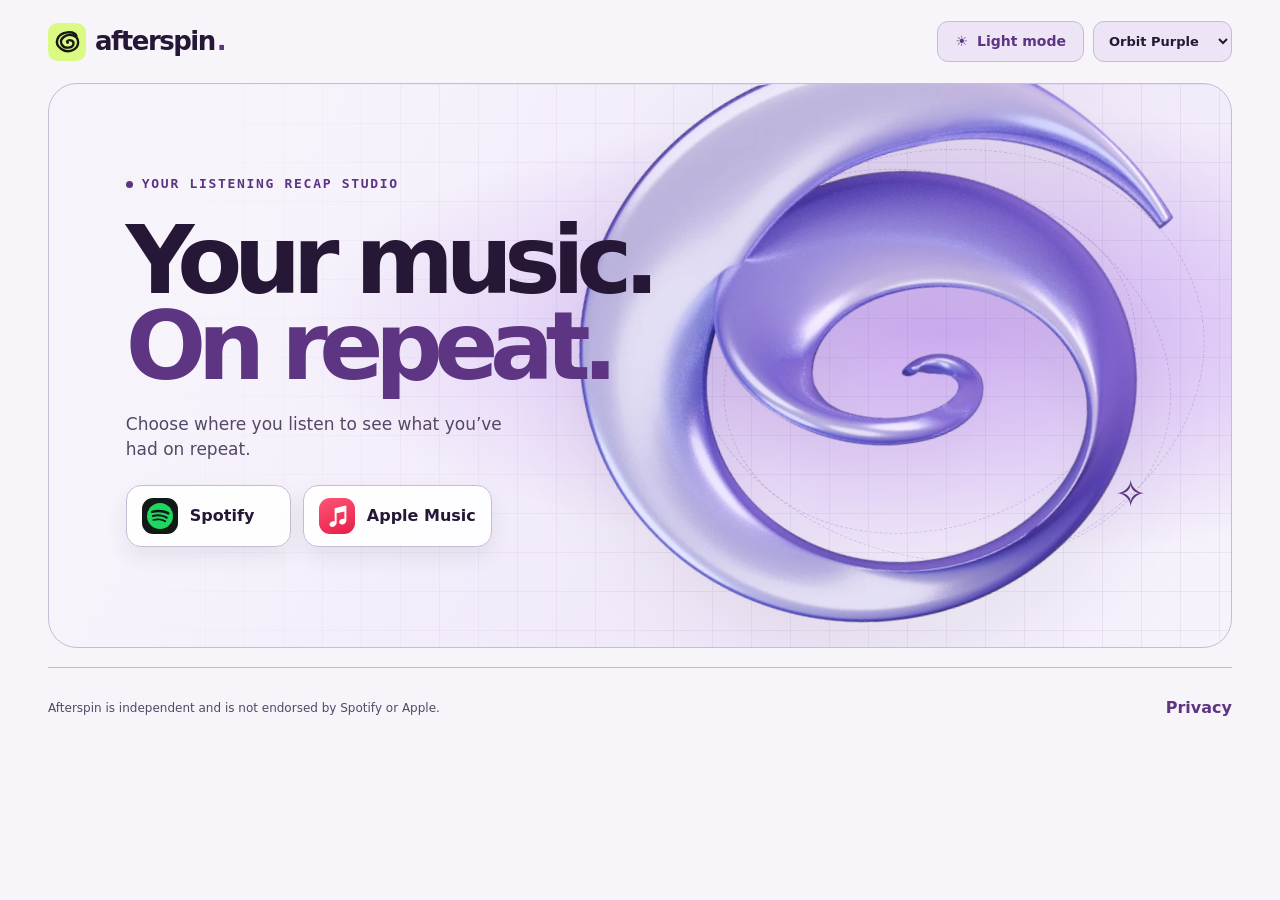
==== commit 300d5e95: "Publish provider-first Afterspin with light and dark palettes" ====
--- a/index.html
+++ b/index.html
@@ -6,25 +6,49 @@
 <title>Afterspin — Your listening, on repeat</title><link rel="icon" href="assets/mark.svg" type="image/svg+xml"><link rel="stylesheet" href="style.css">
 </head>
 <body>
-<a class="skip" href="#recap">Skip to recap</a>
-<header class="shell header"><a class="brand" href="./" aria-label="Afterspin home"><img src="assets/mark.svg" width="38" height="38" alt="">afterspin<span>.</span></a><nav aria-label="Main"><a class="navactive" href="#recap">Recap</a><a href="#references">Inspiration</a></nav><button class="button subtle" id="connectOpen">Connect music</button></header>
+<a class="skip" href="#title">Skip to music providers</a>
+<header class="shell header">
+<a class="brand" href="./" aria-label="Afterspin home"><img src="assets/mark.svg" width="38" height="38" alt="">afterspin<span>.</span></a>
+<div class="appearance">
+<button type="button" class="button subtle mode-toggle" id="modeToggle" aria-pressed="false"><span id="modeIcon" aria-hidden="true">◐</span> <span id="modeLabel">Dark mode</span></button>
+<label class="palette-label"><span class="sr-only">Color palette</span><select id="palette" aria-label="Color palette"><option value="orbit">Orbit Purple</option><option value="ruby">Ruby Red</option><option value="forest">Forest Green</option><option value="ocean">Ocean Blue</option><option value="chrome">Chrome</option></select></label>
+</div>
+</header>
 <main class="shell">
-<section class="hero" aria-labelledby="title"><div class="hero-grid"></div><div class="hero-rings" aria-hidden="true"><i></i><i></i><i></i><b>✦</b><strong>✧</strong></div><img class="ribbon" src="assets/ribbon.webp" alt="" width="960" height="840"><div class="hero-content"><div class="eyebrow"><span class="pulse" aria-hidden="true"></span> YOUR LISTENING RECAP STUDIO</div><h1 id="title">Your music.<br><em>On repeat.</em></h1><p>A week, a season, a year. See what you kept coming back to and turn it into a story worth sharing.</p><div class="hero-actions"><button class="button primary" id="startStory"><span aria-hidden="true">▷</span> Play my recap</button><a class="text-link" href="#recap">Explore the stats</a></div></div><div class="hero-caption" aria-hidden="true"><span>✦</span> THE AFTERSPIN STUDIO<br><span></span> SIDE A / LISTENING RECAP</div></section>
-<section class="workspace" id="recap" aria-labelledby="recapTitle"><div class="sectiontop"><div><div class="eyebrow lilac"><span aria-hidden="true">✦</span> YOUR RECAP</div><h2 id="recapTitle">The listening room<span>.</span></h2></div><div class="source-tag" id="sourceTag">DEMO MODE</div></div>
+<section class="hero landing" aria-labelledby="title">
+<div class="hero-grid"></div><div class="hero-rings" aria-hidden="true"><i></i><i></i><i></i><b>✦</b><strong>✧</strong></div><img class="ribbon" src="assets/ribbon.webp" alt="" width="960" height="840">
+<div class="hero-content">
+<div class="eyebrow"><span class="pulse" aria-hidden="true"></span> YOUR LISTENING RECAP STUDIO</div>
+<h1 id="title" tabindex="-1">Your music.<br><em>On repeat.</em></h1>
+<p>Choose where you listen to see what you’ve had on repeat.</p>
+<div class="provider-choices" aria-label="Choose your music service">
+<button class="provider-choice spotify-choice" type="button" data-provider="spotify"><span class="provider-emblem spotify-emblem" aria-hidden="true"><svg viewBox="0 0 24 24"><path fill="#1ed760" d="M12 0a12 12 0 1 0 0 24 12 12 0 0 0 0-24zm5.5 17.3a.75.75 0 0 1-1.03.25c-2.81-1.72-6.35-2.11-10.52-1.16a.75.75 0 0 1-.34-1.46c4.57-1.04 8.47-.59 11.62 1.33.36.22.47.68.27 1.04zm1.47-3.28a.94.94 0 0 1-1.29.31c-3.22-1.98-8.12-2.55-11.93-1.39a.94.94 0 0 1-.54-1.8c4.34-1.32 9.74-.68 13.45 1.6.45.28.59.85.31 1.28zm.13-3.4C15.24 8.34 8.87 8.13 5.18 9.25a1.12 1.12 0 1 1-.65-2.16c4.24-1.29 11.34-1.04 15.63 1.51a1.12 1.12 0 0 1-1.06 2.02z"/></svg></span><span>Spotify</span></button>
+<button class="provider-choice apple-choice" type="button" data-provider="apple"><span class="provider-emblem apple-emblem" aria-hidden="true"><svg viewBox="0 0 24 24"><path fill="#fff" d="M10 5.2 20 3v12.8c0 1.9-1.64 3.38-3.64 3.38-1.42 0-2.5-.86-2.5-2.02 0-1.53 1.55-2.79 3.39-2.79.38 0 .77.05 1.1.16V8.17l-6.67 1.49v8.17c0 1.9-1.64 3.5-3.64 3.5-1.42 0-2.5-.86-2.5-2.02 0-1.53 1.55-2.79 3.39-2.79.39 0 .75.04 1.07.16z"/></svg></span><span>Apple Music</span></button>
+</div>
+</div>
+</section>
+<section class="workspace" id="recap" aria-labelledby="recapTitle" hidden><div class="sectiontop"><div><div class="eyebrow lilac"><span aria-hidden="true">✦</span> YOUR RECAP</div><h2 id="recapTitle" tabindex="-1">The listening room<span>.</span></h2></div><div class="source-tag" id="sourceTag"></div></div>
 <div class="controlbar"><div class="providers" aria-label="Music source"><button data-source="spotify" aria-pressed="true"><svg viewBox="0 0 24 24" aria-hidden="true"><circle cx="12" cy="12" r="10" fill="currentColor"/><path d="M6.7 9.5c3.3-1 7-.7 10.2 1.1M7.4 12.5c2.9-.7 5.8-.4 8.5.9M8.1 15.3c2.4-.4 4.6-.2 6.7.9" fill="none" stroke="#121219" stroke-width="1.4" stroke-linecap="round"/></svg> Spotify</button><button data-source="apple" aria-pressed="false"><svg viewBox="0 0 24 24" aria-hidden="true"><path fill="currentColor" d="M9.5 5.3 20 3v13.1c0 1.7-1.5 3-3.3 3s-3-1-3-2.4 1.5-2.8 3.2-2.8c.5 0 .9 0 1.3.2V8.4l-6.8 1.5v8.2c0 1.7-1.5 3-3.3 3-1.7 0-3-1-3-2.4S6.6 16 8.4 16c.4 0 .8.1 1.1.2z"/></svg> Apple Music</button></div><div id="ranges" class="ranges" aria-label="Recap date range"><button data-range="week">7 days</button><button data-range="month">1 month</button><button data-range="two">2 months</button><button data-range="three">3 months</button><button data-range="year">1 year</button><button data-range="custom">Custom</button></div></div>
 <form class="custom" id="custom" hidden><label>From <input required type="date" id="dateStart"></label><label>To <input required type="date" id="dateEnd"></label><button class="button secondary">Apply dates</button><span id="dateError" role="alert"></span></form>
-<div class="data-note"><div id="rangeText" aria-live="polite"></div><button id="sourceAction" class="quiet">Use my history</button></div>
+<div class="data-note"><div id="rangeText" aria-live="polite"></div><div class="recap-actions"><button class="button primary" id="startStory">Play my recap</button><button id="sourceAction" class="quiet">Manage music source</button></div></div>
 <div id="summary" aria-live="polite"></div>
 </section>
-<section class="refs" id="references" aria-labelledby="refTitle"><div class="eyebrow lilac">✦ THE MOODBOARD</div><h2 id="refTitle">Behind the spin<span>.</span></h2><p>The story format, the stats, and the motion references that informed Afterspin.</p><div class="reflist">
-<a href="https://www.youtube.com/watch?v=1-HSVoieS2U" target="_blank" rel="noreferrer"><span>01 / VIDEO</span><strong>Spotify Wrapped</strong><small>Annual stories, reveals and sharing</small></a>
-<a href="https://www.youtube.com/watch?v=ru8MfCiwXek" target="_blank" rel="noreferrer"><span>02 / WALKTHROUGH</span><strong>Apple Music Replay</strong><small>Monthly insights and the highlight reel</small></a>
-<a href="https://www.youtube.com/results?search_query=YouTube+Music+Recap+2025+walkthrough" target="_blank" rel="noreferrer"><span>03 / VIDEO SEARCH</span><strong>YouTube Music Recap</strong><small>Find walkthroughs on YouTube</small></a>
-<a href="https://www.wallofportfolios.in/portfolios/gahan-n-rao/" target="_blank" rel="noreferrer"><span>04 / DESIGN</span><strong>Gahan Rao</strong><small>Portfolio motion reference</small></a>
-</div><p class="mark-link"><a href="assets/brand-studies.svg" target="_blank" rel="noreferrer">See the three logo directions</a></p></section>
 </main>
-<footer class="shell footer"><a class="brand" href="./"><img src="assets/mark.svg" width="28" height="28" alt="">afterspin<span>.</span></a><p>Independent project. Not affiliated with Spotify, Apple or YouTube.</p><a href="https://github.com/JohnBarsisa/afterspin" target="_blank" rel="noreferrer">Project source</a></footer>
-<dialog id="connectDialog" class="dialog"><div class="dialog-head"><div><div class="eyebrow lilac">✦ SOURCE SETTINGS</div><h2>Bring your music<span>.</span></h2></div><button class="icon-button" data-close="connectDialog" aria-label="Close source settings">×</button></div><p class="muted">Import your listening history to make real recaps for any date range. Your files stay in this tab and are cleared when you reload.</p><div class="source-options"><button class="button secondary" data-connect="spotify">Spotify</button><button class="button secondary" data-connect="apple">Apple Music</button></div><div id="connectDetails"></div><form id="importForm"><label for="importFiles">Listening history files</label><input required id="importFiles" type="file" accept=".json,.csv,application/json,text/csv" multiple><button class="button primary" id="importButton">Import listening history</button></form><p id="connectStatus" class="status" aria-live="polite"></p><button class="quiet" id="clearHistory" hidden>Remove imported history</button></dialog>
+<footer class="shell footer"><p>Afterspin is independent and is not endorsed by Spotify or Apple.</p><button type="button" class="quiet" id="privacyOpen">Privacy</button></footer>
+<dialog id="connectDialog" class="dialog" aria-labelledby="connectTitle">
+<div class="dialog-head"><div><div class="eyebrow lilac">MUSIC PROVIDER</div><h2 id="connectTitle">Connect music</h2></div><button class="icon-button" data-close="connectDialog" aria-label="Close source settings">×</button></div>
+<div id="connectDetails"></div>
+<p id="connectStatus" class="status" aria-live="polite"></p>
+<details id="importDetails" class="import-details"><summary>Use a listening history file instead</summary><p id="importHelp" class="muted"></p>
+<form id="importForm"><label for="importFiles">Listening history files</label><input required id="importFiles" type="file" accept=".json,.csv,application/json,text/csv" multiple><button class="button primary" id="importButton">Import listening history</button></form></details>
+<button class="quiet clear-history" id="clearHistory" hidden>Remove my data from Afterspin</button>
+</dialog>
+<dialog id="privacyDialog" class="dialog" aria-labelledby="privacyTitle">
+<div class="dialog-head"><h2 id="privacyTitle">Your listening data</h2><button class="icon-button" data-close="privacyDialog" aria-label="Close privacy information">×</button></div>
+<p>Afterspin never has a password field. If provider sign-in is enabled, you authorize on the music provider’s own screen.</p>
+<p>Imported files are processed in your browser. Afterspin does not upload them, and removes the recap when you reload or clear your data. Theme preferences are stored on this device.</p>
+<p>When Apple Music is connected, Afterspin uses your permission to request your eligible annual Replay from Apple. It does not post or change your library.</p>
+</dialog>
 <dialog id="storyDialog" class="story-dialog"><div class="story-shell"><div class="story-head"><span class="brand"><img src="assets/mark.svg" width="30" height="30" alt="">afterspin<span>.</span></span><button class="icon-button" data-close="storyDialog" aria-label="Close recap story">×</button></div><div class="story-progress" id="storyProgress" aria-label="Recap chapters"></div><div class="story-stage" id="storyStage" aria-live="polite"></div><div class="story-controls"><button class="icon-button" id="prevStory" aria-label="Previous chapter">‹</button><button class="button secondary" id="saveCard">Download card</button><button class="icon-button" id="nextStory" aria-label="Next chapter">›</button></div><div class="story-status" id="storyStatus" aria-live="polite"></div></div></dialog>
 <script src="core.js" defer></script><script src="config.js" defer></script><script src="app.js" defer></script>
 </body></html>
--- a/style.css
+++ b/style.css
@@ -7,3 +7,76 @@
 @media(max-width:690px){.shell{width:calc(100% - 28px)}.header{height:67px}.header nav{display:none}.brand{font-size:23px}.header .brand img{width:33px;height:33px}.button.subtle{padding:8px 10px}.hero{min-height:530px;border-radius:20px;align-items:end}.hero-content{padding:185px 20px 30px;width:100%;background:linear-gradient(0deg,#1d132e 6%,#1d132eeb 44%,transparent 73%)}.hero h1{font-size:clamp(3.4rem,12vw,5.8rem);margin:10px 0 13px}.hero p{font-size:15px;line-height:1.5;margin-bottom:16px}.hero-rings{left:4%;right:0;bottom:34%}.hero-rings i{width:62%}.hero-rings i:nth-child(2){width:70%}.hero-rings i:nth-child(3){width:75%}.hero-rings b{top:19%}.ribbon{width:min(95%,410px);top:30%;right:2%;filter:drop-shadow(0 12px 20px #1b052a80)}.hero-caption{display:none}.workspace{padding-top:37px}.metrics,.reflist{grid-template-columns:1fr 1fr}.dash-grid{grid-template-columns:1fr}.controlbar{gap:7px}.providers,.ranges{gap:3px}.ranges button,.providers button{padding:6px 7px}.data-note{align-items:baseline}.hero-actions{gap:13px}.hero-actions .button{padding:9px 12px}.text-link{font-size:13px}.stat{min-height:94px}.footer{flex-wrap:wrap}.story-stage{padding:12px}}
 @media(prefers-reduced-motion:reduce){*,*::before,*::after{animation-duration:.01ms!important;scroll-behavior:auto!important;transition:none!important}.ribbon{animation:none}}
 .refs .mark-link{margin:13px 0 0;font-size:13px;color:var(--lilac)}.refs .mark-link a:hover{text-decoration:underline}
+
+/* Public landing and account appearance */
+:root{--hue:268;--accent-dark:#ddfb87;--accent-ink:#202708;--light-hue:268;--light-accent:#5c3484;--light-accent-ink:#fff;--light-highlight:#5d3583;--hero-art:0deg}
+:root[data-palette=ruby]{--hue:345;--light-hue:346;--accent-dark:#ffaebb;--accent-ink:#37121a;--light-accent:#9b2347;--light-highlight:#8c2549;--hero-art:86deg}
+:root[data-palette=forest]{--hue:151;--light-hue:149;--accent-dark:#a7efad;--accent-ink:#102c16;--light-accent:#216741;--light-highlight:#236340;--hero-art:-116deg}
+:root[data-palette=ocean]{--hue:218;--light-hue:211;--accent-dark:#93e5fa;--accent-ink:#0c2735;--light-accent:#115d84;--light-highlight:#1d557e;--hero-art:-48deg}
+:root[data-palette=chrome]{--hue:245;--light-hue:240;--accent-dark:#e4e7f4;--accent-ink:#252637;--light-accent:#41475c;--light-highlight:#404559;--hero-art:0deg;--art-sat:0}
+:root[data-mode=dark]{color-scheme:dark;--green:var(--accent-dark);--lilac:hsl(var(--hue) 62% 82%);--bg:hsl(var(--hue) 27% 7%);--ink:#fcf9ff;--muted:hsl(var(--hue) 26% 77%);--surface:hsl(var(--hue) 23% 12%);--surface2:hsl(var(--hue) 30% 17%);--line:hsl(var(--hue) 23% 26%);--hero-base:hsl(var(--hue) 41% 18%);--hero-edge:hsl(var(--hue) 42% 11%);--hero-glow:hsl(var(--hue) 64% 43%/.62);--ring:hsl(var(--hue) 58% 75%/.26);--card-bg:hsl(var(--hue) 31% 16%/.94);--card-hover:hsl(var(--hue) 42% 25%);--primary-ink:var(--accent-ink);--hint:#fdb7cc;--shadow:#0005;--peak:var(--green)}
+:root[data-mode=light]{color-scheme:light;--green:var(--light-accent);--lilac:var(--light-highlight);--bg:hsl(var(--light-hue) 41% 97%);--ink:hsl(var(--light-hue) 39% 15%);--muted:hsl(var(--light-hue) 18% 34%);--surface:hsl(var(--light-hue) 65% 99%);--surface2:hsl(var(--light-hue) 48% 93%);--line:hsl(var(--light-hue) 27% 79%);--hero-base:hsl(var(--light-hue) 61% 94%);--hero-edge:hsl(var(--light-hue) 51% 97%);--hero-glow:hsl(var(--light-hue) 77% 71%/.54);--ring:hsl(var(--light-hue) 38% 44%/.22);--card-bg:#ffffffea;--card-hover:hsl(var(--light-hue) 58% 92%);--primary-ink:var(--light-accent-ink);--hint:#8c2741;--shadow:#25203714;--peak:var(--green)}
+:root[data-mode] body{background:var(--bg)}
+:root[data-mode] .button.subtle,:root[data-mode] .button.secondary,:root[data-mode] .icon-button{background:var(--surface2);color:var(--ink);border-color:var(--line)}
+:root[data-mode] .button.subtle:hover,:root[data-mode] .button.secondary:hover,:root[data-mode] .icon-button:hover{background:var(--card-hover)}
+:root[data-mode] .button.primary,:root[data-mode] .ranges button[aria-pressed=true]{background:var(--green);color:var(--primary-ink);box-shadow:none}
+:root[data-mode] .button.primary:hover{filter:brightness(.91)}
+:root[data-mode] .source-tag,:root[data-mode] .providers button[aria-pressed=true],:root[data-mode] .providers button:hover,:root[data-mode] .ranges button:hover:not([aria-pressed=true]){background:var(--surface2);color:var(--ink);border-color:var(--line)}
+:root[data-mode] dialog,:root[data-mode] input[type=date],:root[data-mode] input[type=file]{background:var(--surface);color:var(--ink);border-color:var(--line)}
+:root[data-mode] .skip{background:var(--surface);color:var(--ink)}
+:root[data-mode] .status,:root[data-mode] #dateError{color:var(--hint)}
+:root[data-mode] .rank-list li{border-color:var(--line)}
+:root[data-mode] .rank,:root[data-mode] .plays{color:var(--muted)}
+:root[data-mode] .stat:first-child{background:var(--surface2)}
+:root[data-mode] .day b{background:var(--lilac)}
+:root[data-mode] .day.peak b{background:var(--peak)}
+.sr-only{position:absolute;width:1px;height:1px;padding:0;margin:-1px;overflow:hidden;clip-path:inset(50%);white-space:nowrap;border:0}
+.appearance{display:flex;align-items:center;gap:9px}
+.mode-toggle,#palette{height:41px}
+.mode-toggle{min-width:104px}
+#palette{max-width:153px;padding:0 11px;background:var(--surface2);color:var(--ink);border:1px solid var(--line);border-radius:11px;font:600 13px var(--sans)}
+#palette:focus-visible{outline:2px solid var(--green);outline-offset:3px}
+.landing{min-height:565px;background:radial-gradient(ellipse at 76% 44%,var(--hero-glow,#572988) 0,transparent 51%),linear-gradient(115deg,var(--hero-edge,#1b132c) 18%,var(--hero-base,#281741) 68%,var(--hero-edge,#1a1229));border-color:var(--line)}
+.landing .hero-grid{background-image:linear-gradient(var(--ring,#ffffff16) 1px,transparent 1px),linear-gradient(90deg,var(--ring,#ffffff16) 1px,transparent 1px);opacity:.36}
+.landing .hero-rings i{border-color:var(--ring,#cda4ff4f)}
+.landing .hero-rings b,.landing .hero-rings strong{color:var(--lilac)}
+.landing .hero-content{width:min(65%,700px);padding:55px 6.5% 64px}
+.landing h1{font-size:clamp(3.6rem,7.4vw,7.1rem);margin:23px 0 22px;outline:none}
+.landing p{color:var(--muted);margin-bottom:22px}
+.landing .ribbon{filter:hue-rotate(var(--hero-art)) saturate(var(--art-sat,1)) drop-shadow(0 25px 36px var(--shadow))}
+.provider-choices{display:flex;gap:12px;flex-wrap:wrap}
+.provider-choice{display:inline-flex;align-items:center;justify-content:flex-start;min-width:165px;gap:12px;padding:12px 15px;border:1px solid var(--line);background:var(--card-bg,var(--surface));color:var(--ink);border-radius:15px;font-size:16px;font-weight:750;box-shadow:0 10px 22px var(--shadow);transition:transform .18s,background .18s}
+.provider-choice:hover{background:var(--card-hover);transform:translateY(-3px)}
+.provider-emblem{display:grid;place-items:center;width:36px;height:36px;border-radius:11px;flex:0 0 36px}
+.provider-emblem svg{width:26px;height:26px}
+.spotify-emblem{background:#101915}
+.apple-emblem{background:linear-gradient(160deg,#ff5574,#e51e4a)}
+.apple-emblem svg{width:28px;height:28px}
+.recap-actions,.provider-links{display:flex;align-items:center;gap:12px;flex-wrap:wrap}
+.provider-note{padding:13px;border:1px solid var(--line);border-radius:12px;background:var(--surface2);color:var(--ink);margin:0 0 12px}
+#connectDetails .provider-links a{display:inline-flex;font-size:14px;text-decoration:none;color:var(--ink)}
+#connectDetails .provider-links button{margin:0;display:inline-flex;font-size:14px}
+.import-details{border-top:1px solid var(--line);margin-top:14px;padding:14px 0 0;color:var(--muted);font-size:14px}
+.import-details summary{color:var(--lilac);font-weight:700;cursor:pointer}
+.import-details a{color:var(--green);text-decoration:underline}
+.clear-history{margin-top:13px}
+.story-shell .brand,.story-stage h3{color:white}
+.story-dialog .story-shell .eyebrow,.story-dialog .story-status{color:#ddfb87}
+.story-dialog .story-progress button[aria-current=step]:after{background:#ddfb87}
+.footer{justify-content:space-between;margin-top:19px}
+@media(max-width:690px){
+ .header{gap:8px}
+ .appearance{gap:6px}
+ .mode-toggle{min-width:0}
+ #palette{max-width:113px;padding:0 6px}
+ .landing{min-height:560px}
+ .landing .hero-content{width:100%;padding:192px 19px 30px;background:linear-gradient(0deg,var(--hero-edge,#1d132e) 22%,var(--hero-edge,#1d132e) 50%,transparent 86%)}
+ .landing h1{font-size:clamp(3rem,12vw,5.1rem);margin:12px 0 14px}
+ .landing p{margin-bottom:17px}
+ .provider-choices{display:grid;grid-template-columns:1fr 1fr;gap:8px}
+ .provider-choice{min-width:0;padding:9px 8px;gap:7px;font-size:14px}
+ .provider-emblem{width:31px;height:31px;flex-basis:31px}
+ .provider-emblem svg{width:23px;height:23px}
+ .data-note{flex-direction:column;align-items:start}
+}
+@media(max-width:360px){.header .brand img{width:27px;height:27px}.header .brand{font-size:20px}.mode-toggle{font-size:12px;padding:6px}.mode-toggle #modeIcon{display:none}#palette{max-width:99px}.provider-choice{font-size:13px;padding:8px 6px}}
